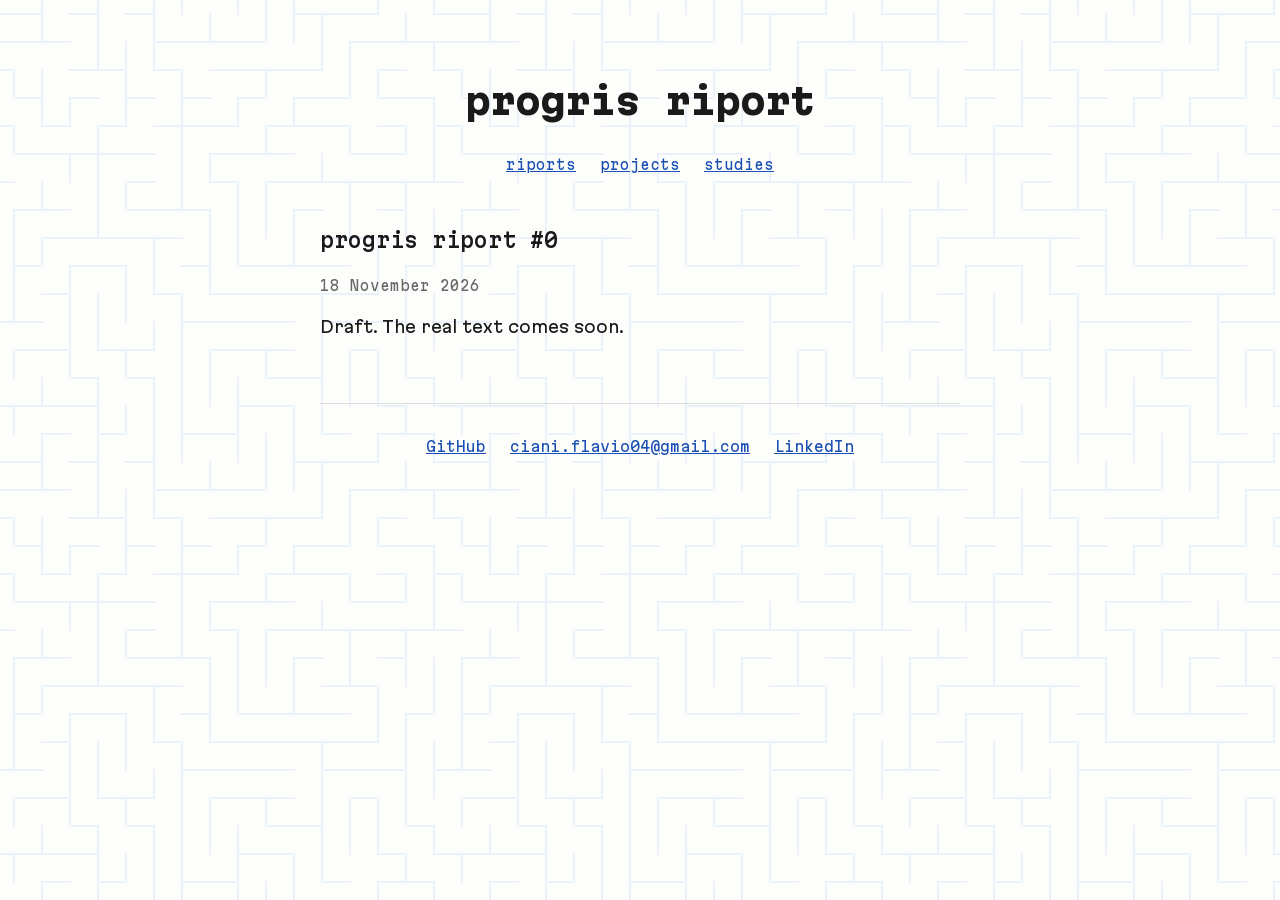
==== index.html @ 942d2361 "Search basics: description, canonical, robots.txt, sitemap" ====
<!DOCTYPE html>
<html lang="en">
    <head>
        <meta charset="utf-8">
        <meta name="viewport" content="width=device-width, initial-scale=1">
        <title>progris riport · Flavio Angelo Ciani</title>
        <meta name="description" content="progris riport: Flavio Angelo Ciani, Computer Science student. Notes on what I build, break and learn.">
        <meta name="author" content="Flavio Angelo Ciani">
        <link rel="canonical" href="https://progrisriport.com/">
        <link rel="stylesheet" href="/style.css">
    </head>
    <body>
        <header>
            <h1><a href="/">progris riport</a></h1>
            <nav>
                <ul>
                    <li><a href="/riports/">riports</a></li>
                    <li><a href="/projects/">projects</a></li>
                    <li><a href="/studies/">studies</a></li>
                </ul>
            </nav>
        </header>

        <main>
            <article>
                <header>
                    <h2>progris riport #0</h2>
                    <time datetime="2026-11-18">18 November 2026</time>
                </header>

                <p>Draft. The real text comes soon.</p>
            </article>
        </main>

        <footer>
            <ul>
                <li><a href="https://github.com/progrisriport">GitHub</a></li>
                <li><a href="mailto:ciani.flavio04@gmail.com">ciani.flavio04@gmail.com</a></li>
                <li><a href="https://www.linkedin.com/in/flavio-angelo-ciani-4a2621354">LinkedIn</a></li>
            </ul>
        </footer>
    </body>
</html>
---- style.css ----
/* progris riport · style.css
   Poor, simple, personal. */

/* Fonts: Martian Mono + Martian Grotesk (SIL OFL, see fonts/OFL-*.txt).
   Variable fonts: one file each, every weight and width. */
@font-face {
    font-family: "Martian Mono";
    src: url("/fonts/MartianMonoVF.woff2") format("woff2");
    font-weight: 100 800;
    font-stretch: 75% 112.5%;
    font-display: swap;
}

@font-face {
    font-family: "Martian Grotesk";
    src: url("/fonts/MartianGroteskVF.woff2") format("woff2");
    font-weight: 100 900;
    font-stretch: 75% 150%;
    font-display: swap;
}

/* Tokens: change values here, not in the rules below. */
:root {
    --mono: "Martian Mono", ui-monospace, monospace;
    --sans: "Martian Grotesk", system-ui, sans-serif;
    --text: #1a1a1a;
    --muted: #666;
    --link: #1a4fb3;
    --bg: #fdfdfb;
    --measure: 40rem;   /* max line length: comfortable for reading */
}

/* Page: one centered column */
body {
    max-width: var(--measure);
    margin: 0 auto;
    padding: 3rem 1rem;
    color: var(--text);
    /* faint maze watermark: a seamless tile, see maze.svg */
    background: var(--bg) url("/maze.svg") repeat fixed;
    font-family: var(--sans);   /* long text: readable */
    line-height: 1.6;
}

/* The "typed" parts: title, nav, headings, dates, footer */
h1, h2, h3, nav, time, body > footer {
    font-family: var(--mono);
}

h1 {
    font-size: 2.25rem;
    font-weight: 800;   /* boldest Martian Mono weight */
}

h2 {
    font-size: 1.25rem;
    font-weight: 500;
}

time,
nav {
    font-size: 0.85rem;
}

a {
    color: var(--link);
}

/* Lists used as rows of links: no bullets, items side by side */
nav ul,
body > footer ul {
    list-style: none;
    padding: 0;
    display: flex;
    flex-wrap: wrap;
    justify-content: center;
    gap: 1.5rem;
}

/* Site header: title and nav centered */
body > header {
    text-align: center;
    margin-bottom: 3rem;
}

body > header h1 a {
    color: inherit;
    text-decoration: none;
}

/* Riport: date in a quieter tone */
article time {
    color: var(--muted);
}

/* Site footer: links at the bottom, centered and quiet */
body > footer {
    margin-top: 4rem;
    padding-top: 1rem;
    border-top: 1px solid #ddd;
    font-size: 0.9rem;
}
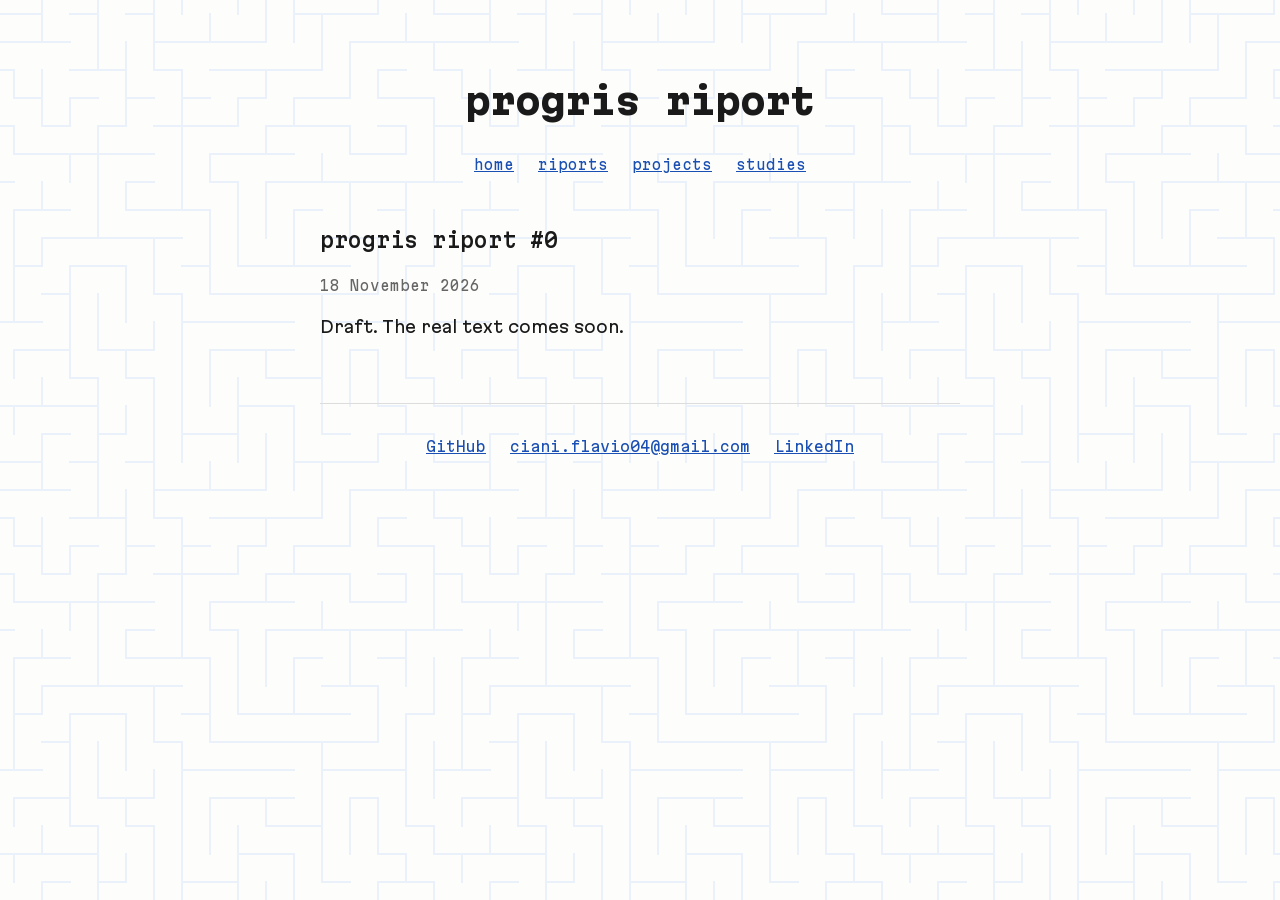
==== commit 8f98f492: "Add home link to nav" ====
--- a/index.html
+++ b/index.html
@@ -14,6 +14,7 @@
             <h1><a href="/">progris riport</a></h1>
             <nav>
                 <ul>
+                    <li><a href="/">home</a></li>
                     <li><a href="/riports/">riports</a></li>
                     <li><a href="/projects/">projects</a></li>
                     <li><a href="/studies/">studies</a></li>
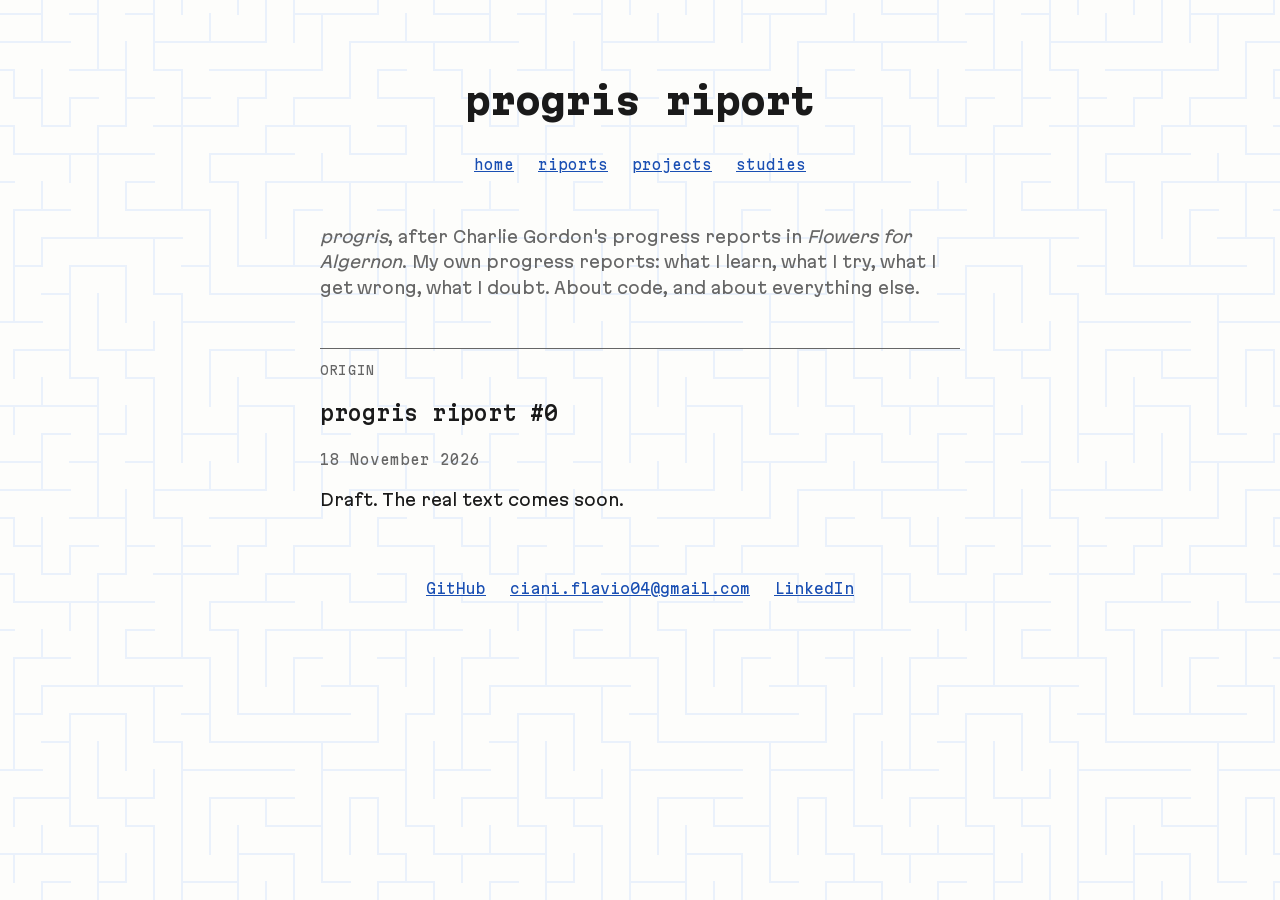
==== commit 27aae586: "Home intro: my own progress reports" ====
--- a/index.html
+++ b/index.html
@@ -23,9 +23,12 @@
         </header>
 
         <main>
-            <article>
+            <p class="intro"><em>progris</em>, after Charlie Gordon's progress reports in <cite>Flowers for Algernon</cite>. My own progress reports: what I learn, what I try, what I get wrong, what I doubt. About code, and about everything else.</p>
+
+            <article id="riport-0" class="origin">
+                <p class="label">origin</p>
                 <header>
-                    <h2>progris riport #0</h2>
+                    <h2><a href="/riports/0/">progris riport #0</a></h2>
                     <time datetime="2026-11-18">18 November 2026</time>
                 </header>
 
--- a/style.css
+++ b/style.css
@@ -88,15 +88,69 @@
     text-decoration: none;
 }
 
+/* Home intro: what the name means, set apart from the riports below */
+.intro {
+    color: var(--muted);
+    margin-bottom: 3rem;
+}
+
 /* Riport: date in a quieter tone */
-article time {
+article time,
+.riport-list time {
     color: var(--muted);
 }
 
 /* Site footer: links at the bottom, centered and quiet */
 body > footer {
     margin-top: 4rem;
-    padding-top: 1rem;
-    border-top: 1px solid #ddd;
     font-size: 0.9rem;
 }
+
+/* Origin: riport #0 always closes the home, set apart by a rule */
+.origin {
+    border-top: 1px solid var(--muted);
+    margin-top: 3rem;
+}
+
+.label {
+    font-family: var(--mono);
+    font-size: 0.75rem;
+    color: var(--muted);
+    text-transform: uppercase;
+    letter-spacing: 0.1em;
+}
+
+/* Riport title on the home links to its own page: keep it looking like a title */
+article h2 a {
+    color: inherit;
+    text-decoration: none;
+}
+
+article h2 a:hover {
+    text-decoration: underline;
+}
+
+/* Riport footer: where it leads (a project, a study) */
+article .related {
+    font-family: var(--mono);
+    font-size: 0.85rem;
+}
+
+/* Riports list: one row per riport, newest first */
+.riport-list {
+    list-style: none;
+    padding: 0;
+}
+
+.riport-list li {
+    display: flex;
+    flex-wrap: wrap;
+    gap: 0 1rem;
+    align-items: baseline;
+    padding: 0.5rem 0;
+}
+
+.riport-list li.origin {
+    margin-top: 0;
+    border-top: none;
+}
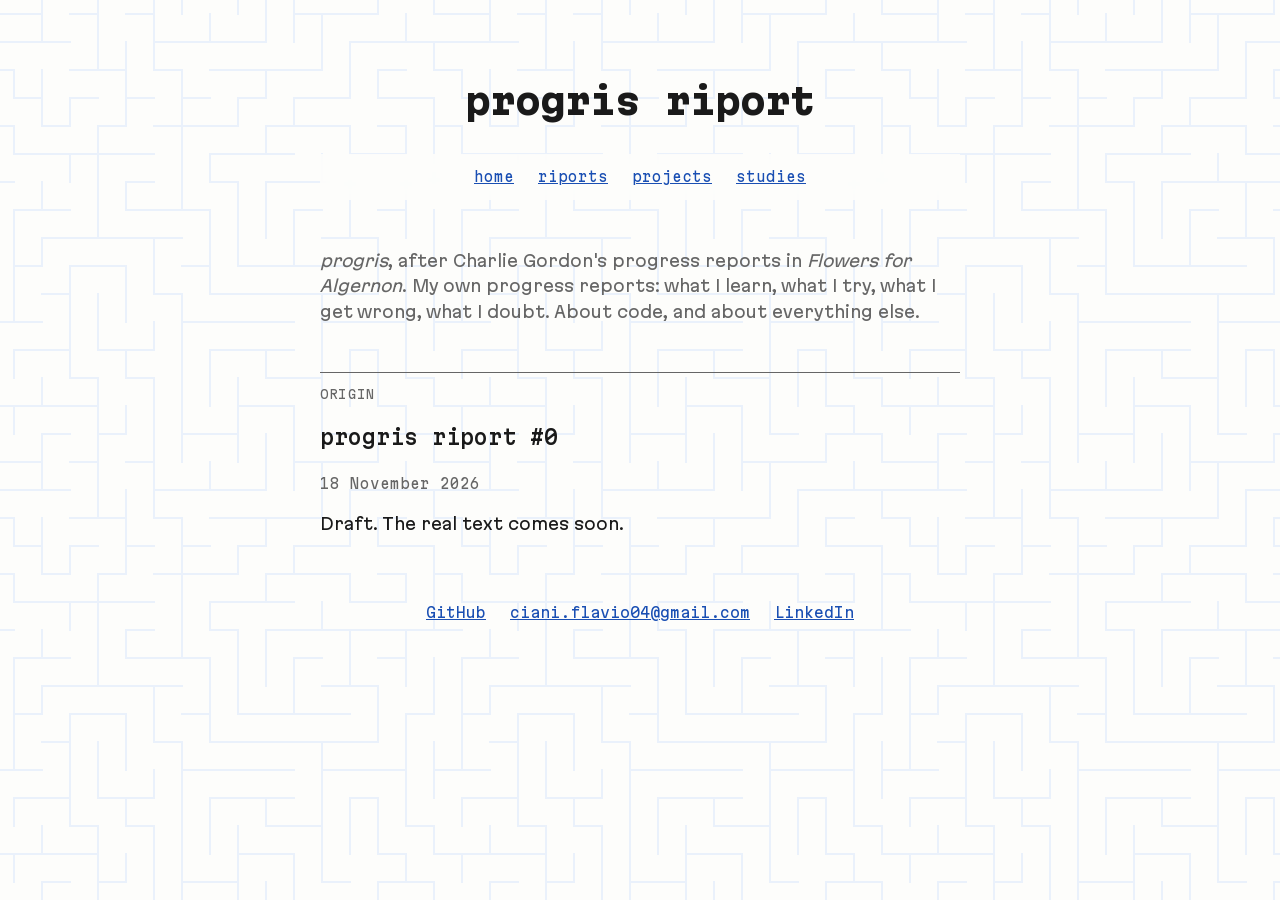
==== commit 5ee21351: "Sticky nav: stays reachable while scrolling" ====
--- a/index.html
+++ b/index.html
@@ -12,15 +12,15 @@
     <body>
         <header>
             <h1><a href="/">progris riport</a></h1>
-            <nav>
-                <ul>
-                    <li><a href="/">home</a></li>
-                    <li><a href="/riports/">riports</a></li>
-                    <li><a href="/projects/">projects</a></li>
-                    <li><a href="/studies/">studies</a></li>
-                </ul>
-            </nav>
         </header>
+        <nav>
+            <ul>
+                <li><a href="/">home</a></li>
+                <li><a href="/riports/">riports</a></li>
+                <li><a href="/projects/">projects</a></li>
+                <li><a href="/studies/">studies</a></li>
+            </ul>
+        </nav>
 
         <main>
             <p class="intro"><em>progris</em>, after Charlie Gordon's progress reports in <cite>Flowers for Algernon</cite>. My own progress reports: what I learn, what I try, what I get wrong, what I doubt. About code, and about everything else.</p>
--- a/style.css
+++ b/style.css
@@ -77,10 +77,26 @@
     gap: 1.5rem;
 }
 
-/* Site header: title and nav centered */
+/* Site header: title centered */
 body > header {
     text-align: center;
+}
+
+/* Nav: stays pinned to the top while the page scrolls.
+   Slightly see-through, the maze shows blurred underneath. */
+body > nav {
+    position: sticky;
+    top: 0;
+    z-index: 1;
     margin-bottom: 3rem;
+    padding: 0.75rem 0;
+    background: rgb(253 253 251 / 0.85);
+    -webkit-backdrop-filter: blur(6px);
+    backdrop-filter: blur(6px);
+}
+
+body > nav ul {
+    margin: 0;
 }
 
 body > header h1 a {
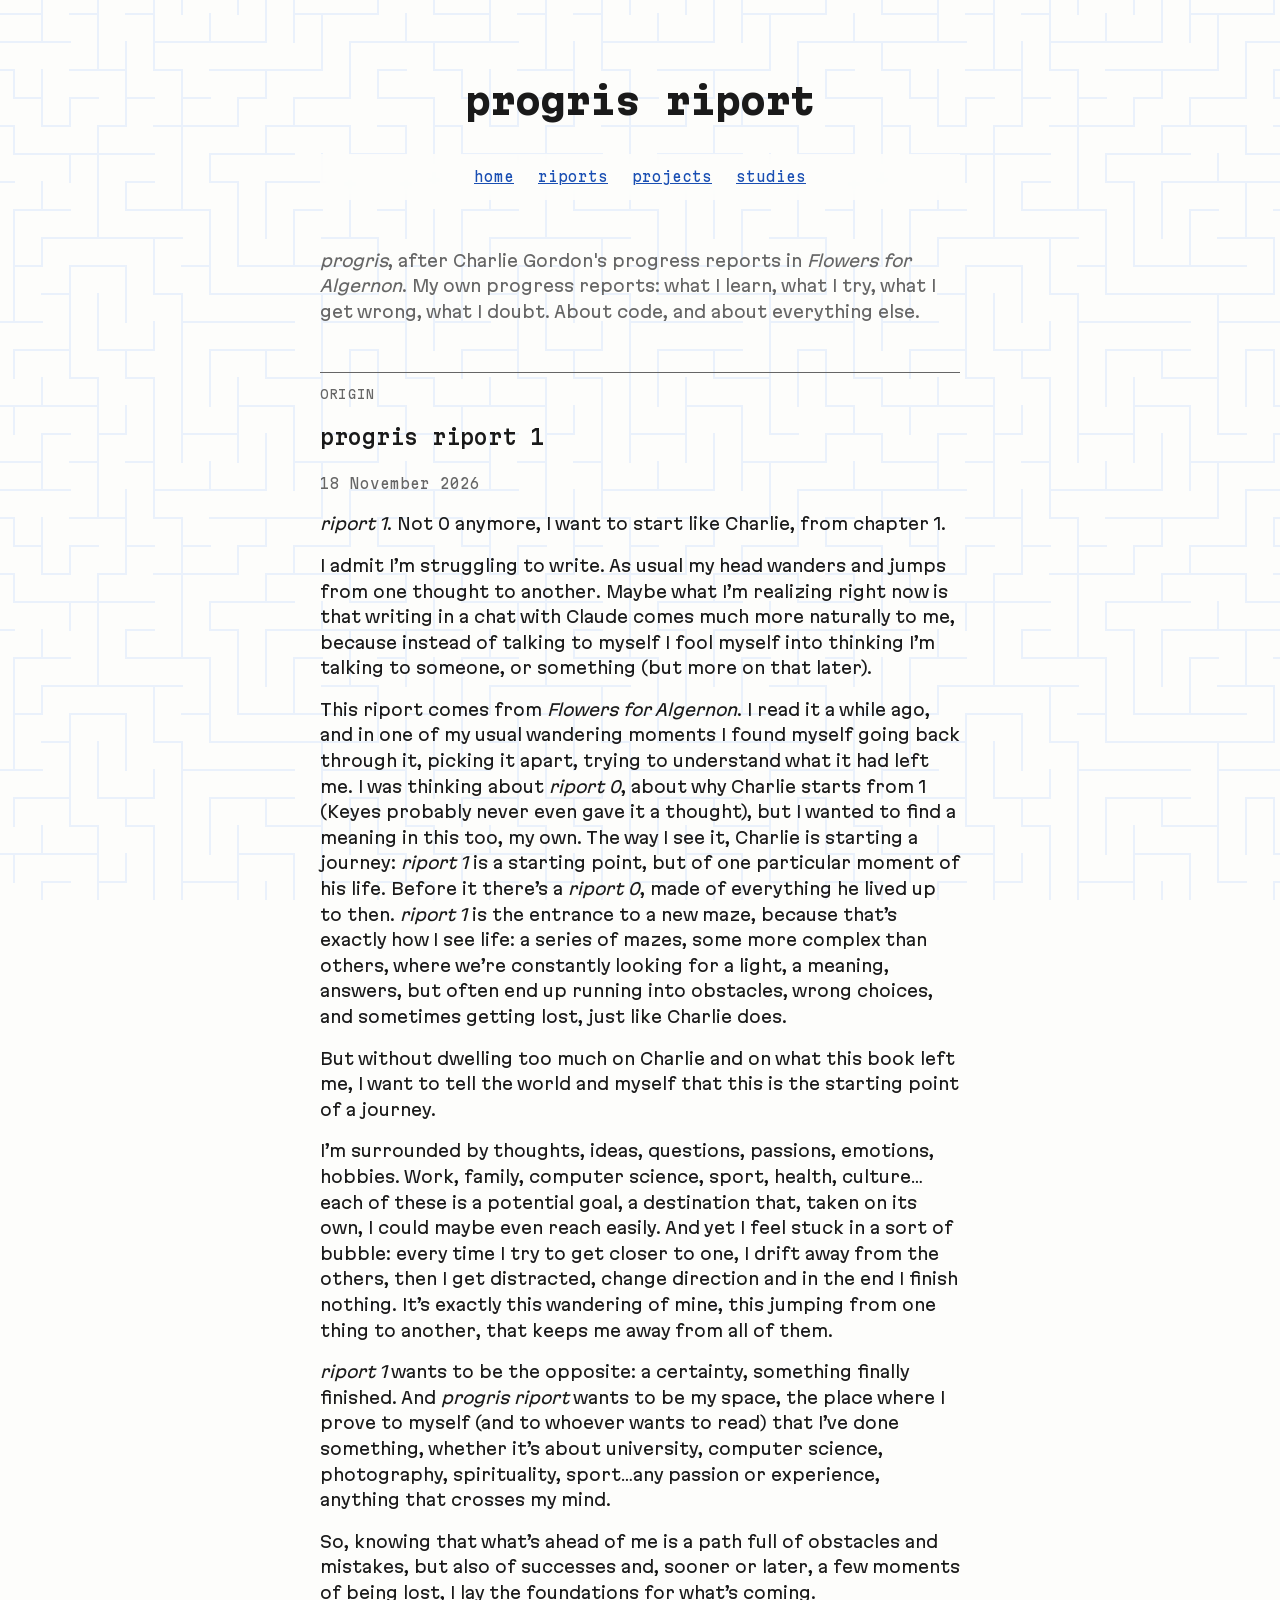
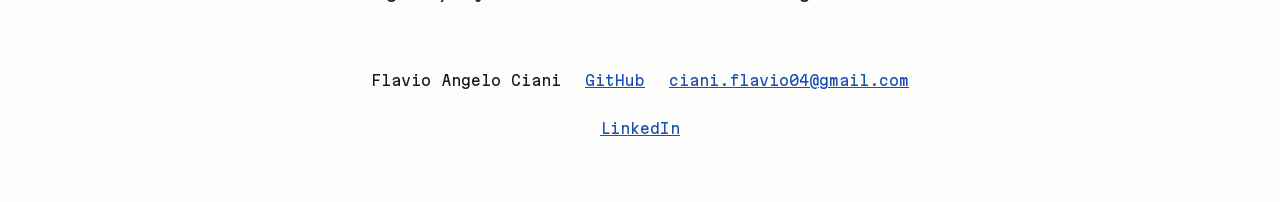
==== commit 311fc09c: "Publish progris riport 1 Riport #0 becomes riport 1 (first published text). Also ships the pending h" ====
--- a/index.html
+++ b/index.html
@@ -7,7 +7,45 @@
         <meta name="description" content="progris riport: Flavio Angelo Ciani, Computer Science student. Notes on what I build, break and learn.">
         <meta name="author" content="Flavio Angelo Ciani">
         <link rel="canonical" href="https://progrisriport.com/">
+        <link rel="icon" href="/icon.png" type="image/png">
+        <link rel="apple-touch-icon" href="/apple-touch-icon.png">
+        <meta property="og:type" content="website">
+        <meta property="og:site_name" content="progris riport">
+        <meta property="og:title" content="progris riport · Flavio Angelo Ciani">
+        <meta property="og:description" content="progris riport: Flavio Angelo Ciani, Computer Science student. Notes on what I build, break and learn.">
+        <meta property="og:url" content="https://progrisriport.com/">
+        <meta property="og:image" content="https://progrisriport.com/icon.png">
         <link rel="stylesheet" href="/style.css">
+        <script type="application/ld+json">
+        {
+            "@context": "https://schema.org",
+            "@graph": [
+                {
+                    "@type": "Person",
+                    "@id": "https://progrisriport.com/#flavio",
+                    "name": "Flavio Angelo Ciani",
+                    "alternateName": [
+                        "Flavio Ciani",
+                        "progris"
+                    ],
+                    "url": "https://progrisriport.com/",
+                    "sameAs": [
+                        "https://github.com/progrisriport",
+                        "https://www.linkedin.com/in/flavio-angelo-ciani-4a2621354"
+                    ]
+                },
+                {
+                    "@type": "WebSite",
+                    "@id": "https://progrisriport.com/#site",
+                    "name": "progris riport",
+                    "url": "https://progrisriport.com/",
+                    "author": {
+                        "@id": "https://progrisriport.com/#flavio"
+                    }
+                }
+            ]
+        }
+        </script>
     </head>
     <body>
         <header>
@@ -25,19 +63,26 @@
         <main>
             <p class="intro"><em>progris</em>, after Charlie Gordon's progress reports in <cite>Flowers for Algernon</cite>. My own progress reports: what I learn, what I try, what I get wrong, what I doubt. About code, and about everything else.</p>
 
-            <article id="riport-0" class="origin">
+            <article id="riport-1" class="origin">
                 <p class="label">origin</p>
                 <header>
-                    <h2><a href="/riports/0/">progris riport #0</a></h2>
+                    <h2><a href="/riports/1/">progris riport 1</a></h2>
                     <time datetime="2026-11-18">18 November 2026</time>
                 </header>
 
-                <p>Draft. The real text comes soon.</p>
+                <p><em>riport 1</em>. Not 0 anymore, I want to start like Charlie, from chapter 1.</p>
+                <p>I admit I’m struggling to write. As usual my head wanders and jumps from one thought to another. Maybe what I’m realizing right now is that writing in a chat with Claude comes much more naturally to me, because instead of talking to myself I fool myself into thinking I’m talking to someone, or something (but more on that later).</p>
+                <p>This riport comes from <em>Flowers for Algernon</em>. I read it a while ago, and in one of my usual wandering moments I found myself going back through it, picking it apart, trying to understand what it had left me. I was thinking about <em>riport 0</em>, about why Charlie starts from 1 (Keyes probably never even gave it a thought), but I wanted to find a meaning in this too, my own. The way I see it, Charlie is starting a journey: <em>riport 1</em> is a starting point, but of one particular moment of his life. Before it there’s a <em>riport 0</em>, made of everything he lived up to then. <em>riport 1</em> is the entrance to a new maze, because that’s exactly how I see life: a series of mazes, some more complex than others, where we’re constantly looking for a light, a meaning, answers, but often end up running into obstacles, wrong choices, and sometimes getting lost, just like Charlie does.</p>
+                <p>But without dwelling too much on Charlie and on what this book left me, I want to tell the world and myself that this is the starting point of a journey.</p>
+                <p>I’m surrounded by thoughts, ideas, questions, passions, emotions, hobbies. Work, family, computer science, sport, health, culture…each of these is a potential goal, a destination that, taken on its own, I could maybe even reach easily. And yet I feel stuck in a sort of bubble: every time I try to get closer to one, I drift away from the others, then I get distracted, change direction and in the end I finish nothing. It’s exactly this wandering of mine, this jumping from one thing to another, that keeps me away from all of them.</p>
+                <p><em>riport 1</em> wants to be the opposite: a certainty, something finally finished. And <em>progris riport</em> wants to be my space, the place where I prove to myself (and to whoever wants to read) that I’ve done something, whether it’s about university, computer science, photography, spirituality, sport…any passion or experience, anything that crosses my mind.</p>
+                <p>So, knowing that what’s ahead of me is a path full of obstacles and mistakes, but also of successes and, sooner or later, a few moments of being lost, I lay the foundations for what’s coming.</p>
             </article>
         </main>
 
         <footer>
             <ul>
+                <li>Flavio Angelo Ciani</li>
                 <li><a href="https://github.com/progrisriport">GitHub</a></li>
                 <li><a href="mailto:ciani.flavio04@gmail.com">ciani.flavio04@gmail.com</a></li>
                 <li><a href="https://www.linkedin.com/in/flavio-angelo-ciani-4a2621354">LinkedIn</a></li>
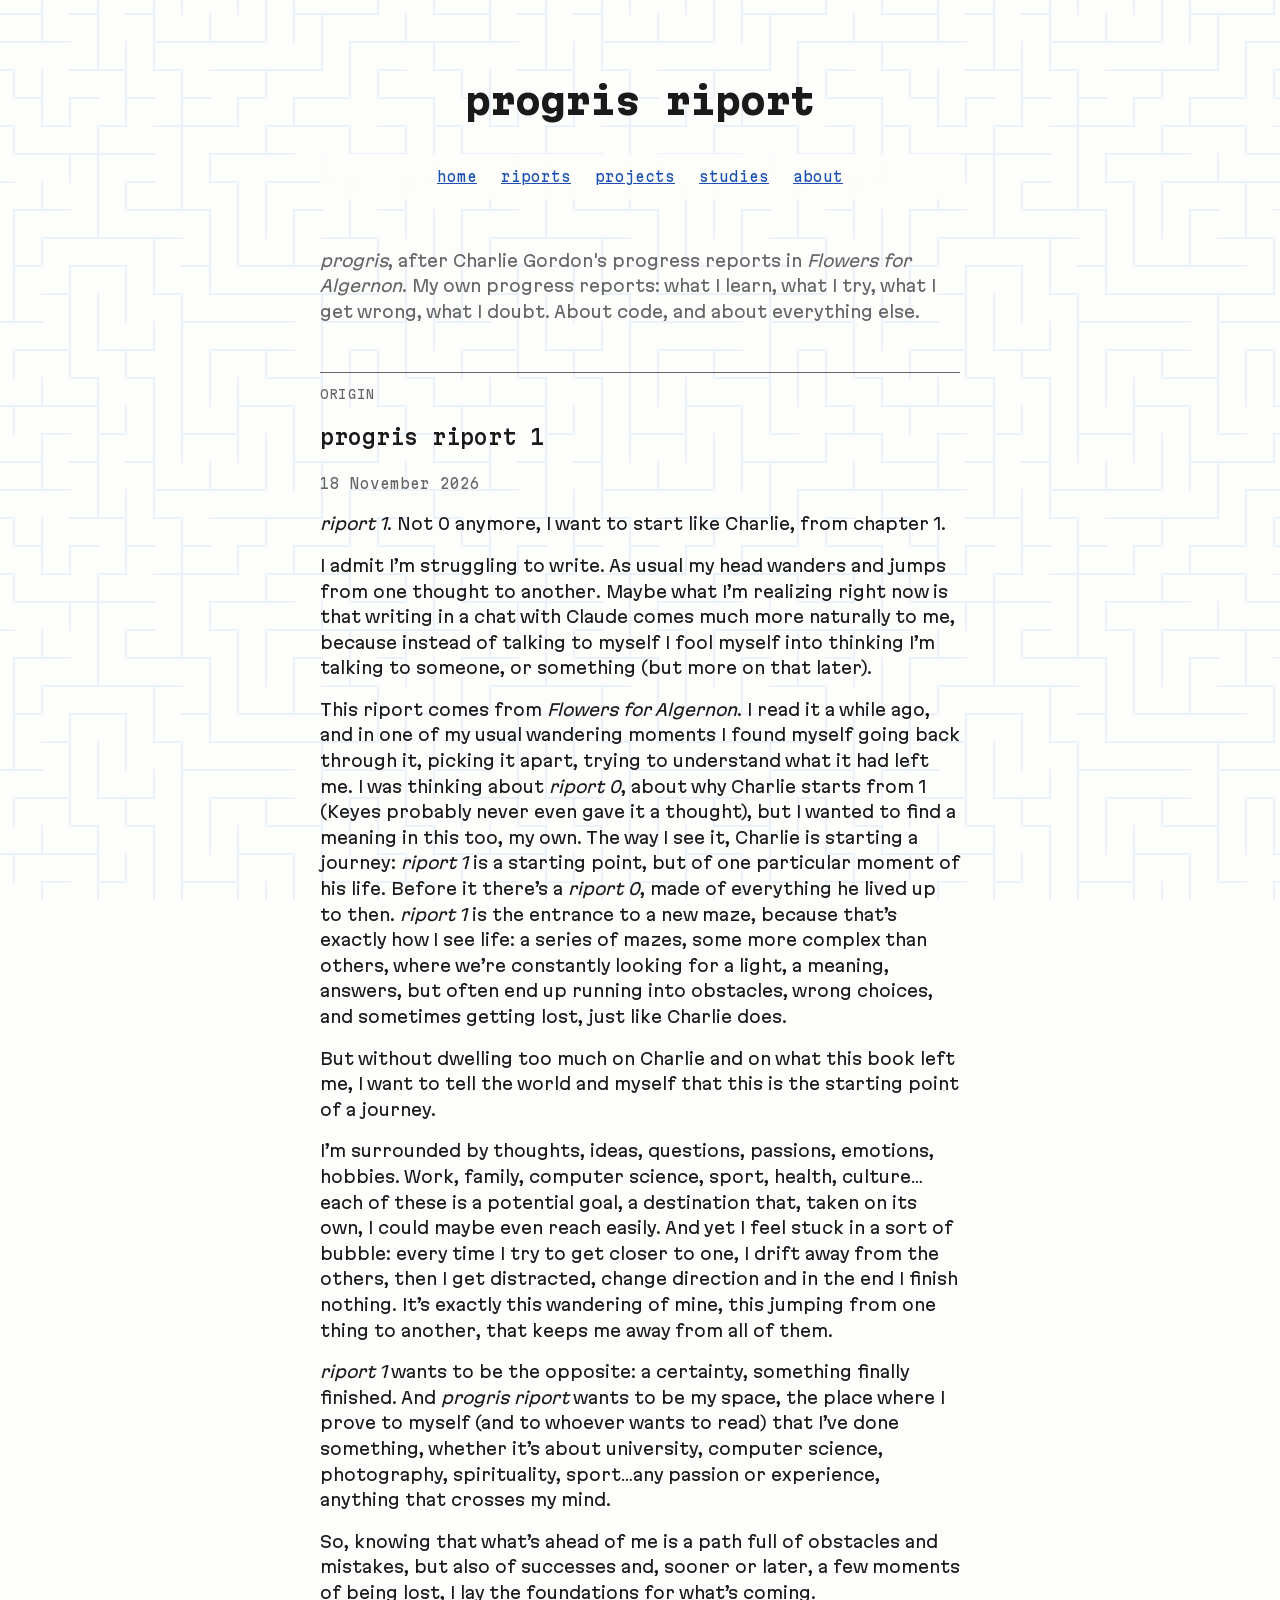
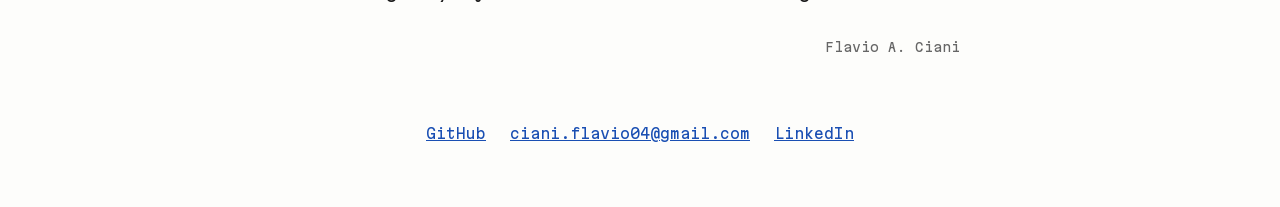
==== commit 7b6a900d: "Signature, about page, maze logo - Each riport is signed "Flavio A. Ciani", small, bottom right - Na" ====
--- a/index.html
+++ b/index.html
@@ -7,6 +7,7 @@
         <meta name="description" content="progris riport: Flavio Angelo Ciani, Computer Science student. Notes on what I build, break and learn.">
         <meta name="author" content="Flavio Angelo Ciani">
         <link rel="canonical" href="https://progrisriport.com/">
+        <link rel="icon" href="/icon.svg" type="image/svg+xml">
         <link rel="icon" href="/icon.png" type="image/png">
         <link rel="apple-touch-icon" href="/apple-touch-icon.png">
         <meta property="og:type" content="website">
@@ -57,6 +58,7 @@
                 <li><a href="/riports/">riports</a></li>
                 <li><a href="/projects/">projects</a></li>
                 <li><a href="/studies/">studies</a></li>
+                <li><a href="/about/">about</a></li>
             </ul>
         </nav>
 
@@ -77,12 +79,12 @@
                 <p>I’m surrounded by thoughts, ideas, questions, passions, emotions, hobbies. Work, family, computer science, sport, health, culture…each of these is a potential goal, a destination that, taken on its own, I could maybe even reach easily. And yet I feel stuck in a sort of bubble: every time I try to get closer to one, I drift away from the others, then I get distracted, change direction and in the end I finish nothing. It’s exactly this wandering of mine, this jumping from one thing to another, that keeps me away from all of them.</p>
                 <p><em>riport 1</em> wants to be the opposite: a certainty, something finally finished. And <em>progris riport</em> wants to be my space, the place where I prove to myself (and to whoever wants to read) that I’ve done something, whether it’s about university, computer science, photography, spirituality, sport…any passion or experience, anything that crosses my mind.</p>
                 <p>So, knowing that what’s ahead of me is a path full of obstacles and mistakes, but also of successes and, sooner or later, a few moments of being lost, I lay the foundations for what’s coming.</p>
+                <p class="signature">Flavio A. Ciani</p>
             </article>
         </main>
 
         <footer>
             <ul>
-                <li>Flavio Angelo Ciani</li>
                 <li><a href="https://github.com/progrisriport">GitHub</a></li>
                 <li><a href="mailto:ciani.flavio04@gmail.com">ciani.flavio04@gmail.com</a></li>
                 <li><a href="https://www.linkedin.com/in/flavio-angelo-ciani-4a2621354">LinkedIn</a></li>
--- a/style.css
+++ b/style.css
@@ -146,6 +146,15 @@
     text-decoration: underline;
 }
 
+/* Riport signature: small, bottom right, like signing a letter */
+article .signature {
+    font-family: var(--mono);
+    font-size: 0.8rem;
+    color: var(--muted);
+    text-align: right;
+    margin-top: 2rem;
+}
+
 /* Riport footer: where it leads (a project, a study) */
 article .related {
     font-family: var(--mono);
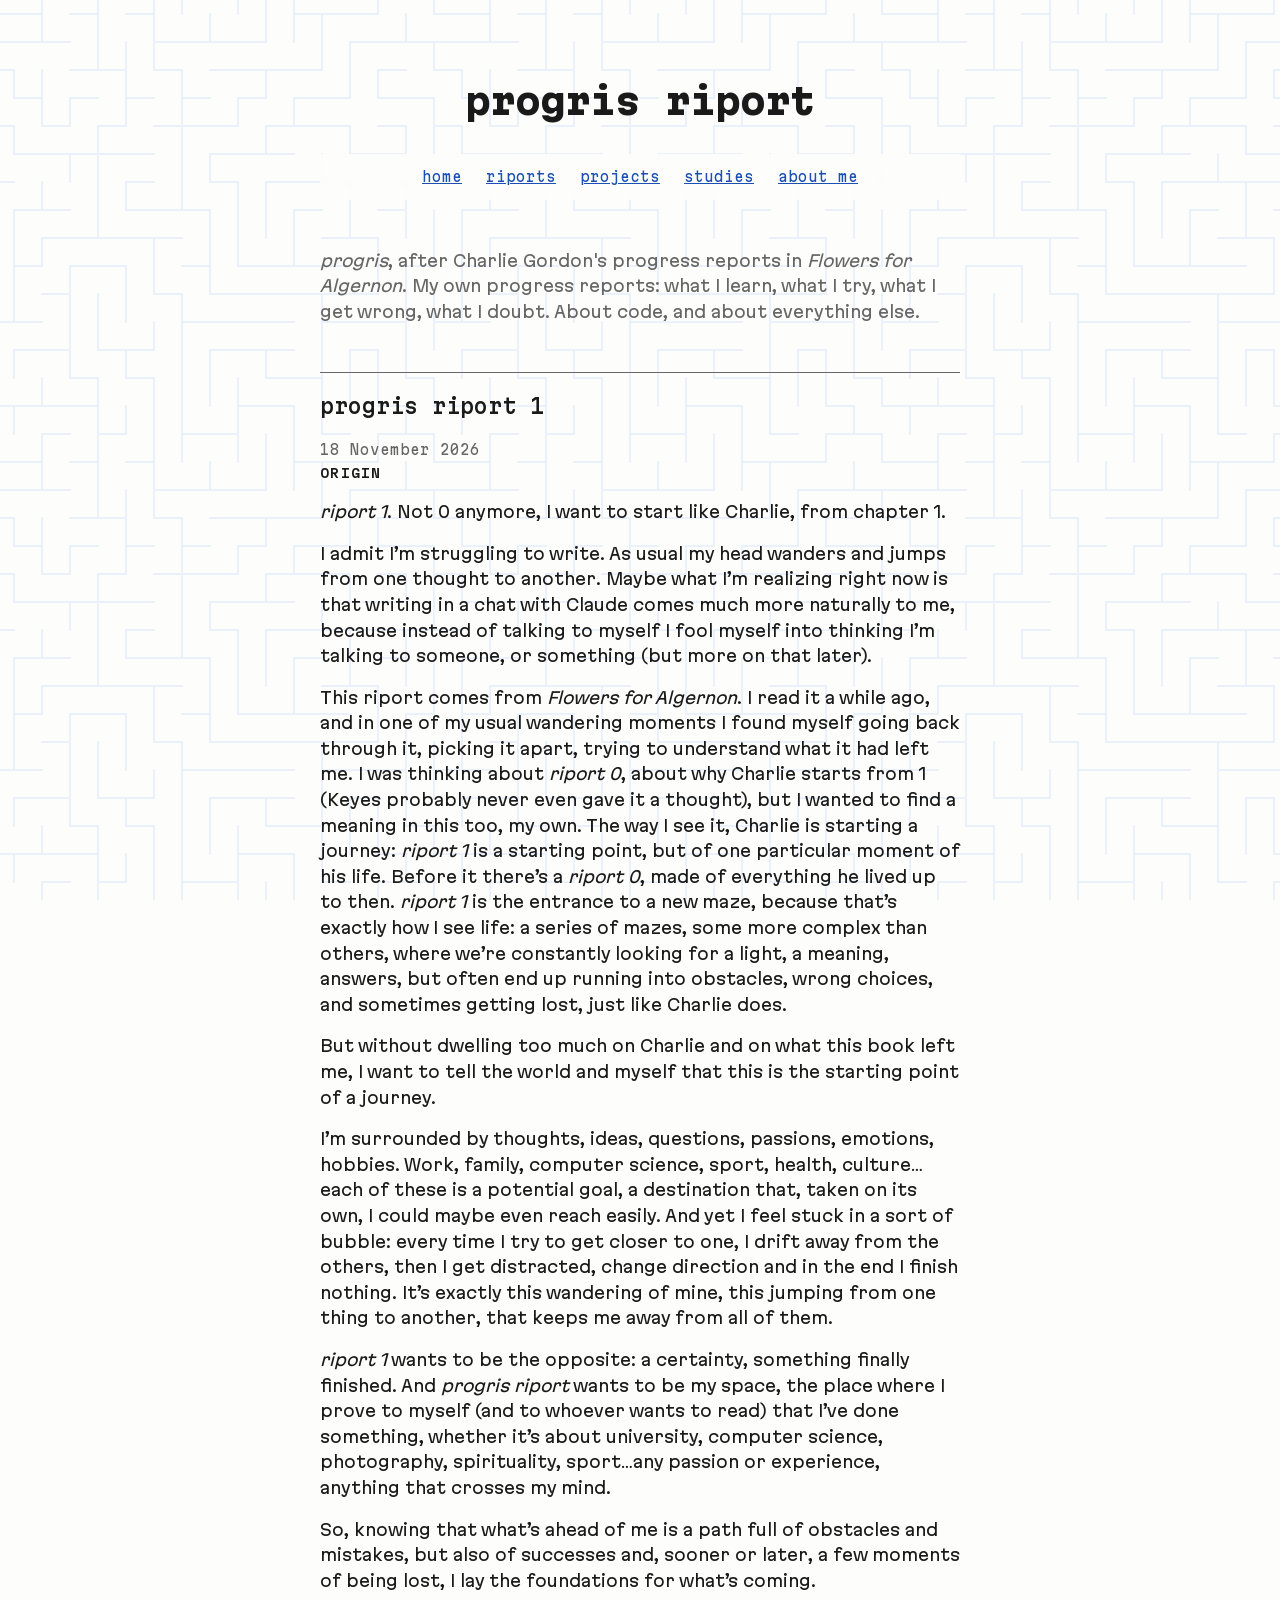
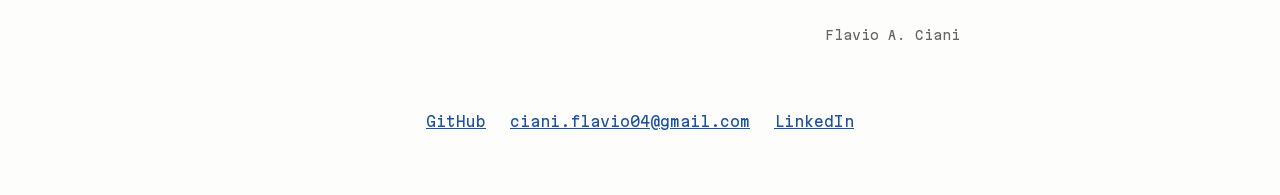
==== commit e1bbda2d: "Riport subtitles under the date, nav: about me Each riport shows its subtitle (e.g. origin) below th" ====
--- a/index.html
+++ b/index.html
@@ -4,7 +4,7 @@
         <meta charset="utf-8">
         <meta name="viewport" content="width=device-width, initial-scale=1">
         <title>progris riport · Flavio Angelo Ciani</title>
-        <meta name="description" content="progris riport: Flavio Angelo Ciani, Computer Science student. Notes on what I build, break and learn.">
+        <meta name="description" content="progris riport: the progress reports of Flavio Angelo Ciani. Thoughts, studies, projects and doubts, about code and about everything else.">
         <meta name="author" content="Flavio Angelo Ciani">
         <link rel="canonical" href="https://progrisriport.com/">
         <link rel="icon" href="/icon.svg" type="image/svg+xml">
@@ -13,7 +13,7 @@
         <meta property="og:type" content="website">
         <meta property="og:site_name" content="progris riport">
         <meta property="og:title" content="progris riport · Flavio Angelo Ciani">
-        <meta property="og:description" content="progris riport: Flavio Angelo Ciani, Computer Science student. Notes on what I build, break and learn.">
+        <meta property="og:description" content="progris riport: the progress reports of Flavio Angelo Ciani. Thoughts, studies, projects and doubts, about code and about everything else.">
         <meta property="og:url" content="https://progrisriport.com/">
         <meta property="og:image" content="https://progrisriport.com/icon.png">
         <link rel="stylesheet" href="/style.css">
@@ -58,7 +58,7 @@
                 <li><a href="/riports/">riports</a></li>
                 <li><a href="/projects/">projects</a></li>
                 <li><a href="/studies/">studies</a></li>
-                <li><a href="/about/">about</a></li>
+                <li><a href="/about/">about me</a></li>
             </ul>
         </nav>
 
@@ -66,10 +66,10 @@
             <p class="intro"><em>progris</em>, after Charlie Gordon's progress reports in <cite>Flowers for Algernon</cite>. My own progress reports: what I learn, what I try, what I get wrong, what I doubt. About code, and about everything else.</p>
 
             <article id="riport-1" class="origin">
-                <p class="label">origin</p>
                 <header>
                     <h2><a href="/riports/1/">progris riport 1</a></h2>
                     <time datetime="2026-11-18">18 November 2026</time>
+                    <p class="label">origin</p>
                 </header>
 
                 <p><em>riport 1</em>. Not 0 anymore, I want to start like Charlie, from chapter 1.</p>
--- a/style.css
+++ b/style.css
@@ -168,11 +168,28 @@
 }
 
 .riport-list li {
+    padding: 0.5rem 0;
+}
+
+/* Link and date side by side, subtitle on its own line below */
+.riport-list .row {
     display: flex;
     flex-wrap: wrap;
     gap: 0 1rem;
     align-items: baseline;
-    padding: 0.5rem 0;
+}
+
+.riport-list .label,
+article header .label {
+    margin: 0.15rem 0 0;
+    font-size: 0.8rem;
+    font-weight: 600;
+    color: var(--text);   /* the riport's name: stronger than the date */
+}
+
+/* Riport header: title, then date, then subtitle, stacked */
+article header time {
+    display: block;
 }
 
 .riport-list li.origin {
